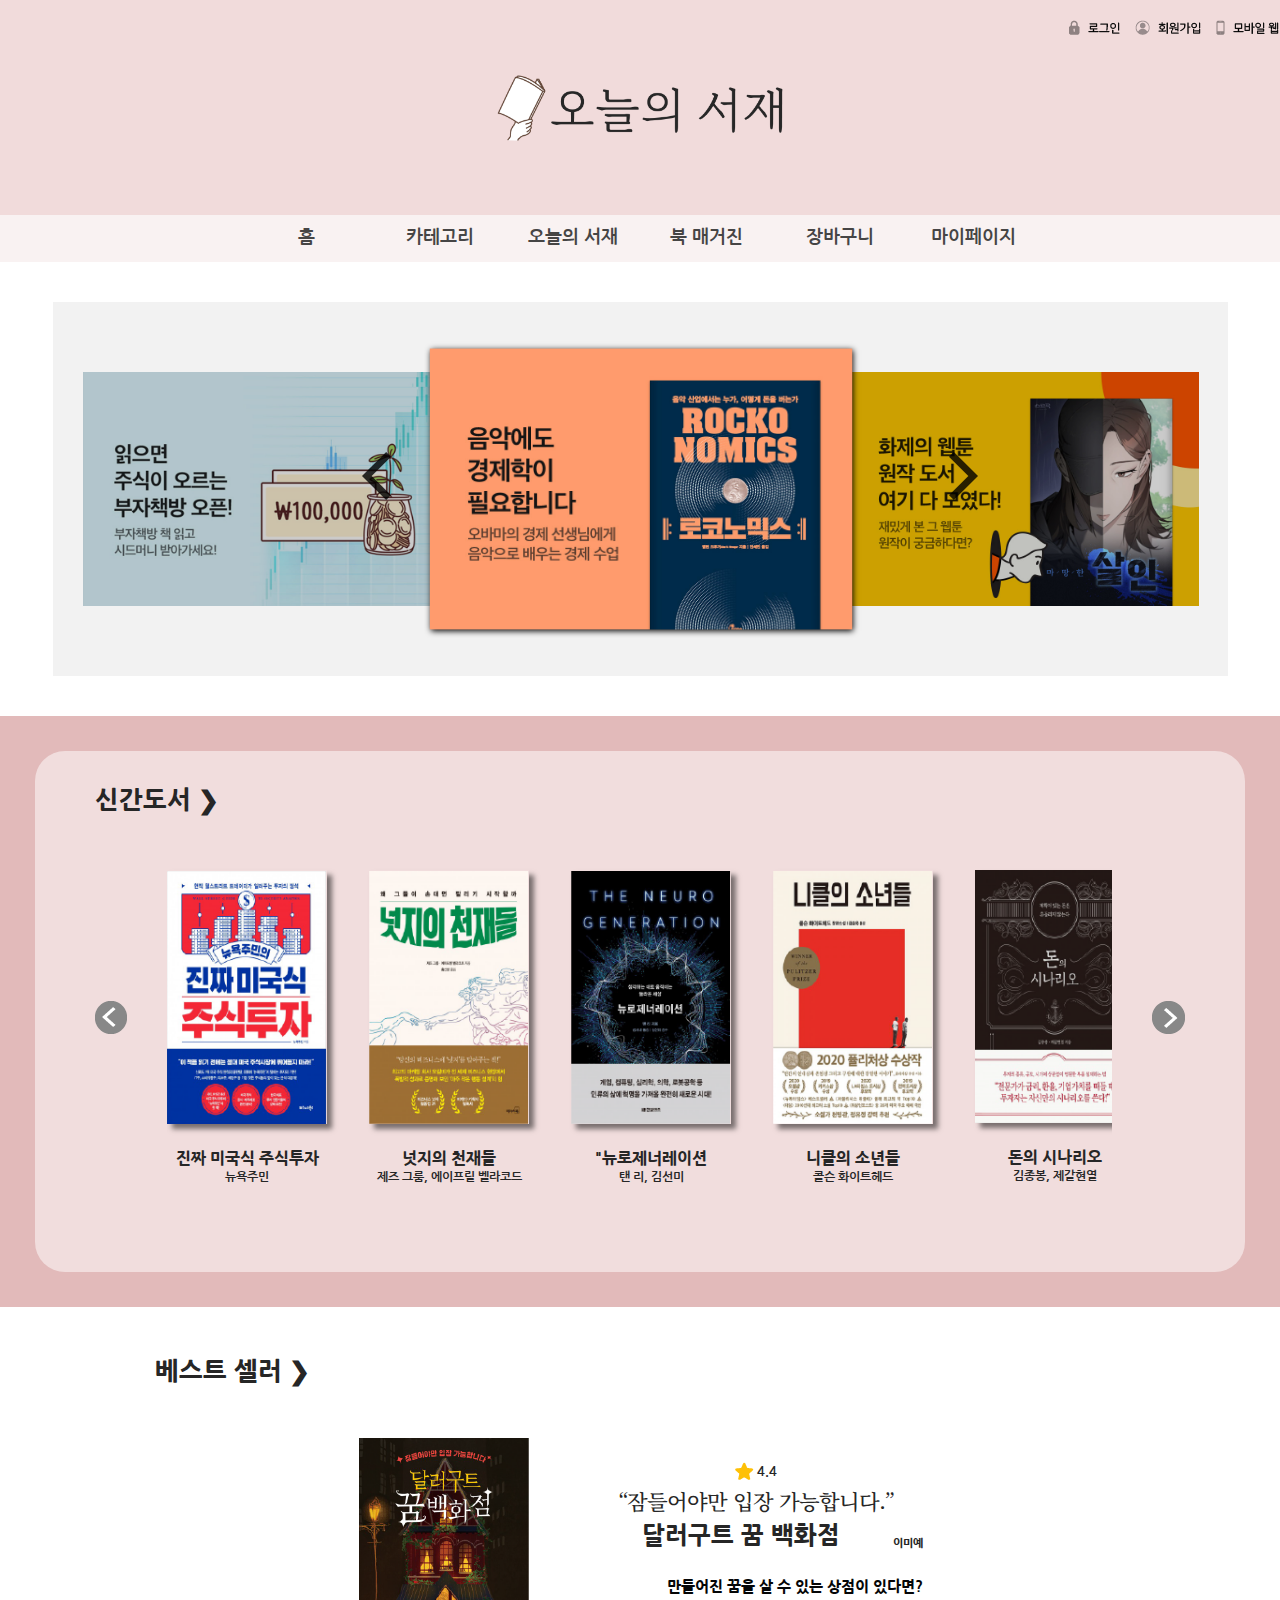
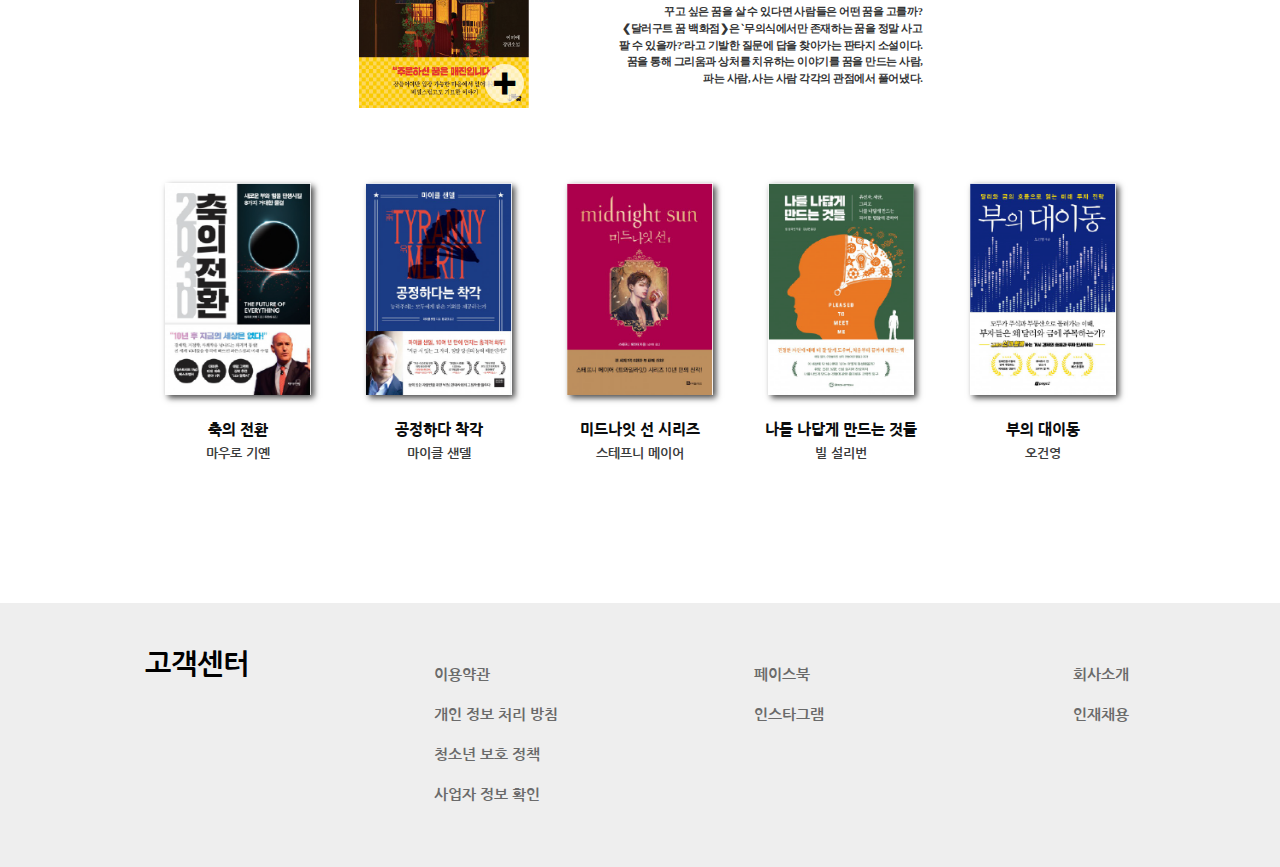
==== index.html @ 9700c72a "0427 1541" ====
<!DOCTYPE html>
<html lang="ko">
<head>
<meta charset="utf-8">
<meta name="viewport" content="width=device-width">
<title>오늘의 서재</title>
<script src="https://code.jquery.com/jquery-3.5.1.min.js"></script>

<script src="js/library.js"></script>
<link href="https://fonts.googleapis.com/css2?family=Nanum+Gothic:wght@400;700;800&display=swap" rel="stylesheet">
<link href="https://fonts.googleapis.com/css2?family=Noto+Serif+KR:wght@300;400;500&display=swap" rel="stylesheet">
<link rel="stylesheet" href="css/library.css">
</head>
<body>

	<header>
		<div>
			<nav>
				<a href="#"><img src="images/log_in.png" alt="로그인"></a>
				<a href="#"><img src="images/join.png" alt="회원가입"></a>
				<a href="#"><img src="images/mobile.png" alt="모바일 웹"></a>
			</nav>
			<h1><a href="index.html" id="logo"><img src="images/logo.png" alt="오늘의 서재 로고"></a></h1>
		</div>
	</header>
	<nav id="menu">
		<ul>
			<li>
				<a href="#">홈</a>
			</li>
			<li>
				<a href="#">카테고리</a>
				<nav>
					<a href="page2.html">일반소설</a>
					<a href="page2.html">인문/사회</a>
					<a href="page2.html">경영/경제</a>
					<a href="page2.html">자기계발</a>
					<a href="page2.html">에세이/시</a>
					<a href="page2.html">여행</a>
					<a href="page2.html">종교</a>
					<a href="page2.html">외국어</a>
				</nav>
			</li>
			<li>
				<a href="page4.html">오늘의 서재</a>
			</li>
			<li>
				<a href="#">북 매거진</a>
			</li>
			<li>
				<a href="#">장바구니</a>
			</li>
			<li>
				<a href="page5.html">마이페이지</a>
			</li>
		</ul>
	</nav>
	<section id="banner">
		<h2>배너 슬라이드</h2>
		<div id="slide">
			<a href="#"><img src="images/ad1.jpg" alt="새해맞이 이벤트 배너"></a>
			<a href="#"><img src="images/ad2.jpg" alt="무슨무슨 이벤트 배너"></a>
			<a href="#" class="act"><img src="images/ad3.jpg" alt="어떤어떤 이벤트 배너"></a>
			<a href="#"><img src="images/ad4.jpg" alt="어떤어떤 이벤트 배너"></a>
			<a href="#"><img src="images/ad5.jpg" alt="어떤어떤 이벤트 배너"></a>
		</div>
		<div id="arrows">
			<button type="button" id="bannerArrLeft"><img src="images/left.png" alt="왼쪽 방향 화살표"></button>
			<button type="button" id="bannerArrRight"><img src="images/right.png" alt="오른쪽 방향 화살표"></button>
		</div>
	</section>
	<div id="newBook">
		<section>
			<h2 class="title2">신간도서 &#x276F;</h2>
			<div>
				<button type="button" id="bookBtnLeft"><img src="images/roundleft.png" alt="왼쪽방향 화살표"></button>
				<div id="slideBookParent">
					<div id="slideBook">
						<div class="div1 divAll">
							<section class="slideSection">
								<a href="#"><img src="images/new01.png" alt="코로나 사이언스"></a>
								<h3>코로나 사이언스</h3>
								<p>기초 과학 연구원</p>
							</section>
							<section class="slideSection">
								<a href="#"><img src="images/new02.png" alt="어린이라는 세계"></a>
								<h3>어린이라는 세계</h3>
								<p>김소영</p>
							</section>
							<section class="slideSection">
								<a href="#"><img src="images/new03.png" alt="부의 속도"></a>
								<h3>부의 속도</h3>
								<p>돈파파</p>
							</section>
							<section class="slideSection">
								<a href="#"><img src="images/new04.png" alt="관종의 조건"></a>
								<h3>관종의 조건</h3>
								<p>임홍택</p>
							</section>
							<section class="slideSection">
								<a href="#"><img src="images/new05.png" alt="가짜 뉴스의 시대"></a>
								<h3>가짜 뉴스의 시대</h3>
								<p>제일리 오코너</p>
							</section>
						</div>
						<div class="div2 divAll">
							<section class="slideSection">
								<a href="#"><img src="images/new06.png" alt="진짜 미국식 주식투자"></a>
								<h3>진짜 미국식 주식투자</h3>
								<p>뉴욕주민</p>
							</section>
							<section class="slideSection">
								<a href="#"><img src="images/new07.png" alt="넛지의 천재들"></a>
								<h3>넛지의 천재들</h3>
								<p>제즈 그룸, 에이프릴 벨라코드</p>
							</section>
							<section class="slideSection">
								<a href="#"><img src="images/new08.png" alt="뉴로제너레이션"></a>
								<h3>"뉴로제너레이션</h3>
								<p>탠 리, 김선미</p>
							</section>
							<section class="slideSection">
								<a href="#"><img src="images/new09.png" alt="니클의 소년들"></a>
								<h3>니클의 소년들</h3>
								<p>콜슨 화이트헤드</p>
							</section>
							<section class="slideSection">
								<a href="#"><img src="images/new10.png" alt="돈의 시나리오"></a>
								<h3>돈의 시나리오</h3>
								<p>김종봉, 제갈현열</p>
							</section>
						</div>
						<div class="div3 divAll">
							<section class="slideSection">
								<a href="#"><img src="images/new11.png" alt="미국 주식 스타터백"></a>
								<h3>미국 주식 스타터백</h3>
								<p>정두현</p>
							</section>
							<section class="slideSection">
								<a href="#"><img src="images/new12.png" alt="빅히트 시그널"></a>
								<h3>빅히트 시그널</h3>
								<p>윤선미</p>
							</section>
							<section class="slideSection">
								<a href="#"><img src="images/new13.png" alt="아파트가 어때서"></a>
								<h3>아파트가 어때서</h3>
								<p>양동신</p>
							</section>
							<section class="slideSection">
								<a href="#"><img src="images/new14.png" alt="어른이 되어 그만둔 것"></a>
								<h3>어른이 되어 그만둔 것</h3>
								<p>이치다 노리코</p>
							</section>
							<section class="slideSection">
								<a href="#"><img src="images/new15.png" alt="지금 팔리는 것들의 비밀"></a>
								<h3>지금 팔리는 것들의 비밀</h3>
								<p>최명화, 김보라</p>
							</section>
						</div>
					</div>
				</div>
				<button type="button" id="bookBtnRight"><img src="images/roundright.png" alt="오른쪽방향 화살표"></button>
			</div>
		</section>
	</div>
	<section id="bestSeller">
		<div id="popImg">
			<div>
				<img src="images/best00.jpg" alt="달러구트 꿈 백화점">
				<button type="button">닫기</button>
			</div>
		</div>
		<h2 class="title2">베스트 셀러 &#x276F;</h2>
		<section>
			<div id="imgArea">
				<img src="images/best_main.png" alt="달러구트 꿈 백화점">
				<button type="button" id="iconPlus">&#10010;</button>
			</div>
			<div id="txtArea">
				<p><img src="images/star.png" alt="별점">4.4</p>
				<q>잠들어야만 입장 가능합니다.</q>
				<h3>달러구트 꿈 백화점<span>이미예</span></h3>
				<h4>만들어진 꿈을 살 수 있는 상점이 있다면?</h4>
				<p>
					꾸고 싶은 꿈을 살 수 있다면 사람들은 어떤 꿈을 고를까?<br>
					&#10094;달러구트 꿈 백화점&#x276F;은 &#8245;무의식에서만 존재하는 꿈을 정말 사고<br>
					팔 수 있을까?&#8242;라고 기발한 질문에 답을 찾아가는 판타지 소설이다.<br>
					꿈을 통해 그리움과 상처를 치유하는 이야기를 꿈을 만드는 사람,<br>
					파는 사람, 사는 사람 각각의 관점에서 풀어냈다.
				</p>
			</div>
		</section>
		<div id="bestImgs">
			<section>
				<a href="#"><img src="images/best01.png" alt="축의 전환"></a>
				<h5>축의 전환</h5>
				<p>마우로 기옌</p>
			</section>
			<section>
				<a href="#"><img src="images/best02.png" alt="공정하다 착각"></a>
				<h5>공정하다 착각</h5>
				<p>마이클 샌델</p>
			</section>
			<section>
				<a href="#"><img src="images/best03.png" alt="미드나잇 선 시리즈"></a>
				<h5>미드나잇 선 시리즈</h5>
				<p>스테프니 메이어</p>
			</section>
			<section>
				<a href="#"><img src="images/best04.png" alt="나를 나답게 만드는 것들"></a>
				<h5>나를 나답게 만드는 것들</h5>
				<p>빌 설리번</p>
			</section>
			<section>
				<a href="#"><img src="images/best05.png" alt="부의 대이동"></a>
				<h5>부의 대이동</h5>
				<p>오건영</p>
			</section>
		</div>
	</section>
	<footer>
		<div>
			<h2>고객센터</h2>
			<div>
				<a href="#">이용약관</a>
				<a href="#">개인 정보 처리 방침</a>
				<a href="#">청소년 보호 정책</a>
				<a href="#">사업자 정보 확인</a>
				<a href="#">페이스북</a>
				<a href="#">인스타그램</a><br><br>
				<a href="#">회사소개</a>
				<a href="#">인재채용</a><br><br>
			</div>
		</div>
	</footer>

</body>
</html>
---- css/library.css ----
@charset "utf-8";

/*공통*/
* {margin:0; padding:0; box-sizing:border-box;}
html,body	{font:700 10pt/144% "Nanum Gothic",sans-serif; color:#262626;}
img 		{max-width:100%;}

/*상단*/
header				{background:#f1dbdb; padding:20px 0 68px 0;}
header>div		{max-width:1390px; margin:auto; text-align:center;}
header nav		{text-align:right; margin-bottom:30px;}
header nav a	{margin-left:10px;}
#logo					{transform: translateX(0) translateY(0);}

/*상단 로고*/
header h1 a 	 {display: block; position:relative; width: 296px; margin:auto;}
header h1 a img {width: 100%;}

/*내비게이션*/
header+nav       {background: #f9f2f2;}
header+nav ul    {max-width: 800px; margin: auto; list-style: none; display:flex;}
header+nav ul li {flex:1; position:relative;}

/*메인메뉴*/
header+nav li>a {font-size:1.35rem; color:#464545; text-decoration:none; padding:13px 0 15px 0; display:block; text-align:center;}

/*메인메뉴 활성화*/
#menu li>a.act,
#menu li>a:hover {background:#f1dbdb; color:black; font-size:1.5rem; }

/*서브메뉴*/
#menu li>nav 	{position:absolute; width:500%; left:-50%; display:none; z-index:1;}
#menu li>nav a	{color:#7f8080; text-decoration:none; padding:7px; display:inline-block;}
#menu li>nav a:not(:last-child)::after 	{content:"\007C"; color:#e6e6e5; padding-left:18px;}
#menu li>nav a:hover {color:black; font-weight:800;}

/*****상단 배너 슬라이드*****/
#banner 	 {background:#f2f2f2; max-width:1175px; overflow:hidden; margin:40px auto; display:flex; padding:70px 30px; position:relative;}
#banner h2   {display:none;}
#slide 		 {display:flex; position:relative;}
#slide a  	 {margin-right:30px; filter:brightness(80%); transition:0.3s;}
#slide a.act {transform:scale(1.2); box-shadow:1px 1px 5px black; filter:brightness(100%); z-index:1;}
#slide img   {width:100%; display:block;}

/*양쪽화살표*/
#arrows 	   {position:absolute; top:0; width:100%; top:40%; display:flex; justify-content:space-around; z-index:1;}
#arrows button {opacity: 80%; border:none; background: transparent;}


/*****신간도서*****/
#newBook 	        {background:#e2baba; padding:35px;}
#newBook>section 	{max-width:1222px; margin:auto; background:rgba(255,255,255, 0.5); border-radius:30px; padding:40px 60px;}
h2.title2	{font-size:1.9rem; font-weight:800; margin-bottom:55px;}
#newBook h2+div 	{display:flex;}
#slideBookParent	{flex:1; height:auto; position:relative; overflow-x:hidden; overflow-y:visible;}

#newBook button {background:transparent; border:none; position:relative; z-index:1; transform:translateY(-30px);}
#bookBtnLeft 	{margin-right:40px;}
#bookBtnRight 	{margin-left:40px;}

#slideBook 		{display:flex; position:absolute; width:3000px; padding:5px 0;}
.divAll      	{display:flex; flex-wrap:wrap; justify-content:space-between; padding-right:10px;}

.slideSection    	{width:160px; text-align:center;}
#slideBook a 		{display:block;}
#slideBook a>img 	{box-shadow:5px 5px 5px rgba(0,0,0, 0.5); display:block; min-height:200px; max-width:160px;}
#slideBook h3 	    {margin-top:25px; font-weight:800;}
#slideBook p 	    {font-size:0.9rem;}


/***** 베스트 셀러 *****/
#bestSeller 		{max-width:970px; margin:auto; position:relative; margin-bottom:100px;}

/* 팝업 큰이미지 */

#popImg {position:fixed; top:0; left: 0; width:100%; background:rgba(0,0,0, 0.9); z-index:2; height: 100vh; overflow:auto; cursor: pointer; display: none;}
#popImg> div	{margin: auto; margin-bottom: 50px; width: 1000px; }
#popImg> div> img {width: 460px; display: block; margin:0 auto; padding: 50px 0 20px 0;}
#popImg> div> button 	{display: block; margin: auto; padding: 8px 12px; border-radius: 25px; border: none; font-size:1.2rem; font-weight:700; background-color: 0,0,0,rgba(0,0,0,0.7); margin-top: 20px;}


#bestSeller h2.title2	{margin-top:55px;}
#bestSeller>section 	{max-width:565px; margin:auto; display:flex; align-items:center; margin-bottom:70px;}

#imgArea {position:relative;}
#imgArea>a 		{display:block; max-width:202px; box-shadow:3px 3px 6px rgba(0,0,0,0.7);  }
#imgArea>a>img 	{display:block; width:100%;}

button#iconPlus 		{position:absolute; width:39px; height:39px; border-radius:50%; background:rgba(255,255,255,0.7); border:none; color:black;   bottom: 10px; right:5px; padding-bottom: 4px; font:19pt "맑은 고딕"; text-align:center; cursor: pointer;}

#txtArea 	{flex:1; margin-left:60px;}
#txtArea>p:first-child 	{display:flex; justify-content:center; align-items:center; margin-bottom:4px;}
#txtArea>p:first-child>img 	{margin-right:3px;}
#txtArea q 		{text-align:center; font:500 1.6rem 'Noto Serif KR', serif; letter-spacing:-1px; display:block; margin-bottom:7px;}
#txtArea h3 	{font:800 1.8rem "Nanum Gothic"; text-align:center; margin-bottom:30px;}
#txtArea h3>span{font-size:0.8rem; float:right; padding-top:15px;}
#txtArea h4     {font-size:1.1rem; font-weight:800; text-align:right; color:#050607; margin-bottom:8px;}
#txtArea>p:last-child {font:bold 0.79rem/158% "맑은 고딕"; letter-spacing:-0.3pt; color:#343536; text-align:right;}

#bestSeller>div:last-child 	{display:flex; justify-content:space-between;}
#bestSeller>div:last-child>section {flex-basis:165px; text-align:center; }
#bestSeller>div:last-child img 	{max-width:146px; width:100%; height:212px; box-shadow:3px 3px 6px rgba(0,0,0,0.7); margin-bottom:20px;}
#bestSeller>div:last-child h5 	{color:#0c0d0e; font-size:1.15rem; font-weight:800; margin-bottom:5px;}
#bestSeller>div:last-child p 	{color:#3b3c3c; margin-bottom:40px;}

#bestImgs	a				{transition: 0.5s; display: block;}

/***** 하단 *****/
footer 		{ background:#eee; padding:52px 0; overflow:hidden;}
footer>div 	{max-width:990px; margin:auto; display:flex;}
footer h2 	{margin-right:100px; font-size:2.1rem; color:black;}
footer>div>div 	{flex:1; column-count:3; column-gap:22%; line-height:300%; transform:translateX(85px); }
footer a 	{color:#6a6a6a; text-decoration:none; display:block; font-size:1.15rem;}
footer a:hover 	{color:black; text-decoration:underline;}



/**************************/
/* 아이패드보다 작은 크기 */
@media(max-width:767px){
	#newBook h2 		{margin-bottom:20px;}
	#newBook>section	{padding:20px 10px; height:490px;}
	#newBook h2+div	    {height:350px; }
	#slideBookParent	{overflow:hidden;}
	#slideBook 			{width:1500%; height:auto;}
	.divAll 		    {padding:0;}

	.slideSection	    {/*padding-bottom:20px;*/}
	#slideBook img 		{min-height:190px; width:100%; max-width:200px; margin:auto;}
	#slideBook p 		{padding-bottom:0px;}

	#bookBtnLeft        {margin-right:20px;}
	#bookBtnRight       {margin-left:20px;}

	#popImg 	{ padding:20px; top:0; left:0; margin:2%; width:96%;}

	#imgArea 	{width:60%; margin:auto; }
	#imgArea>a 	{margin:auto;max-width:initial;}
	button#iconPlus 		{width:80px; height:80px; font-size:28pt ;}

	#txtArea		{margin:auto;transform:scale(0.98) translateY(20px);}
	#txtArea h4,
	#txtArea>p:last-child 	{text-align:center;}

	#bestSeller>section 	{display:block;}
	#bestSeller>div:last-child  {display:block;}
	#bestSeller>div:last-child> section	{width: 100%; }
	#bestSeller>div:last-child img 	{max-width:300px; height: 500px;}

	footer 		{padding-left:20px;}
	footer h2 	{margin-bottom:30px; margin-right:0;}
	footer>div 	{display:block;}
	footer>div>div {transform:none; column-count:2; }
	footer br 	   {display:none;}

}


/* 아이폰5 이하 크기 */
@media(max-width:340px){
	#newBook>section	{padding:20px 10px; height:350px;}
	#newBook h2+div	    {height:280px; }
	footer a 	{font-size:1rem;}
	footer h2 	{margin-right:0; }
	footer>div>div 	{width: 280px; column-gap:0%; transform:translateX(40px);}
}
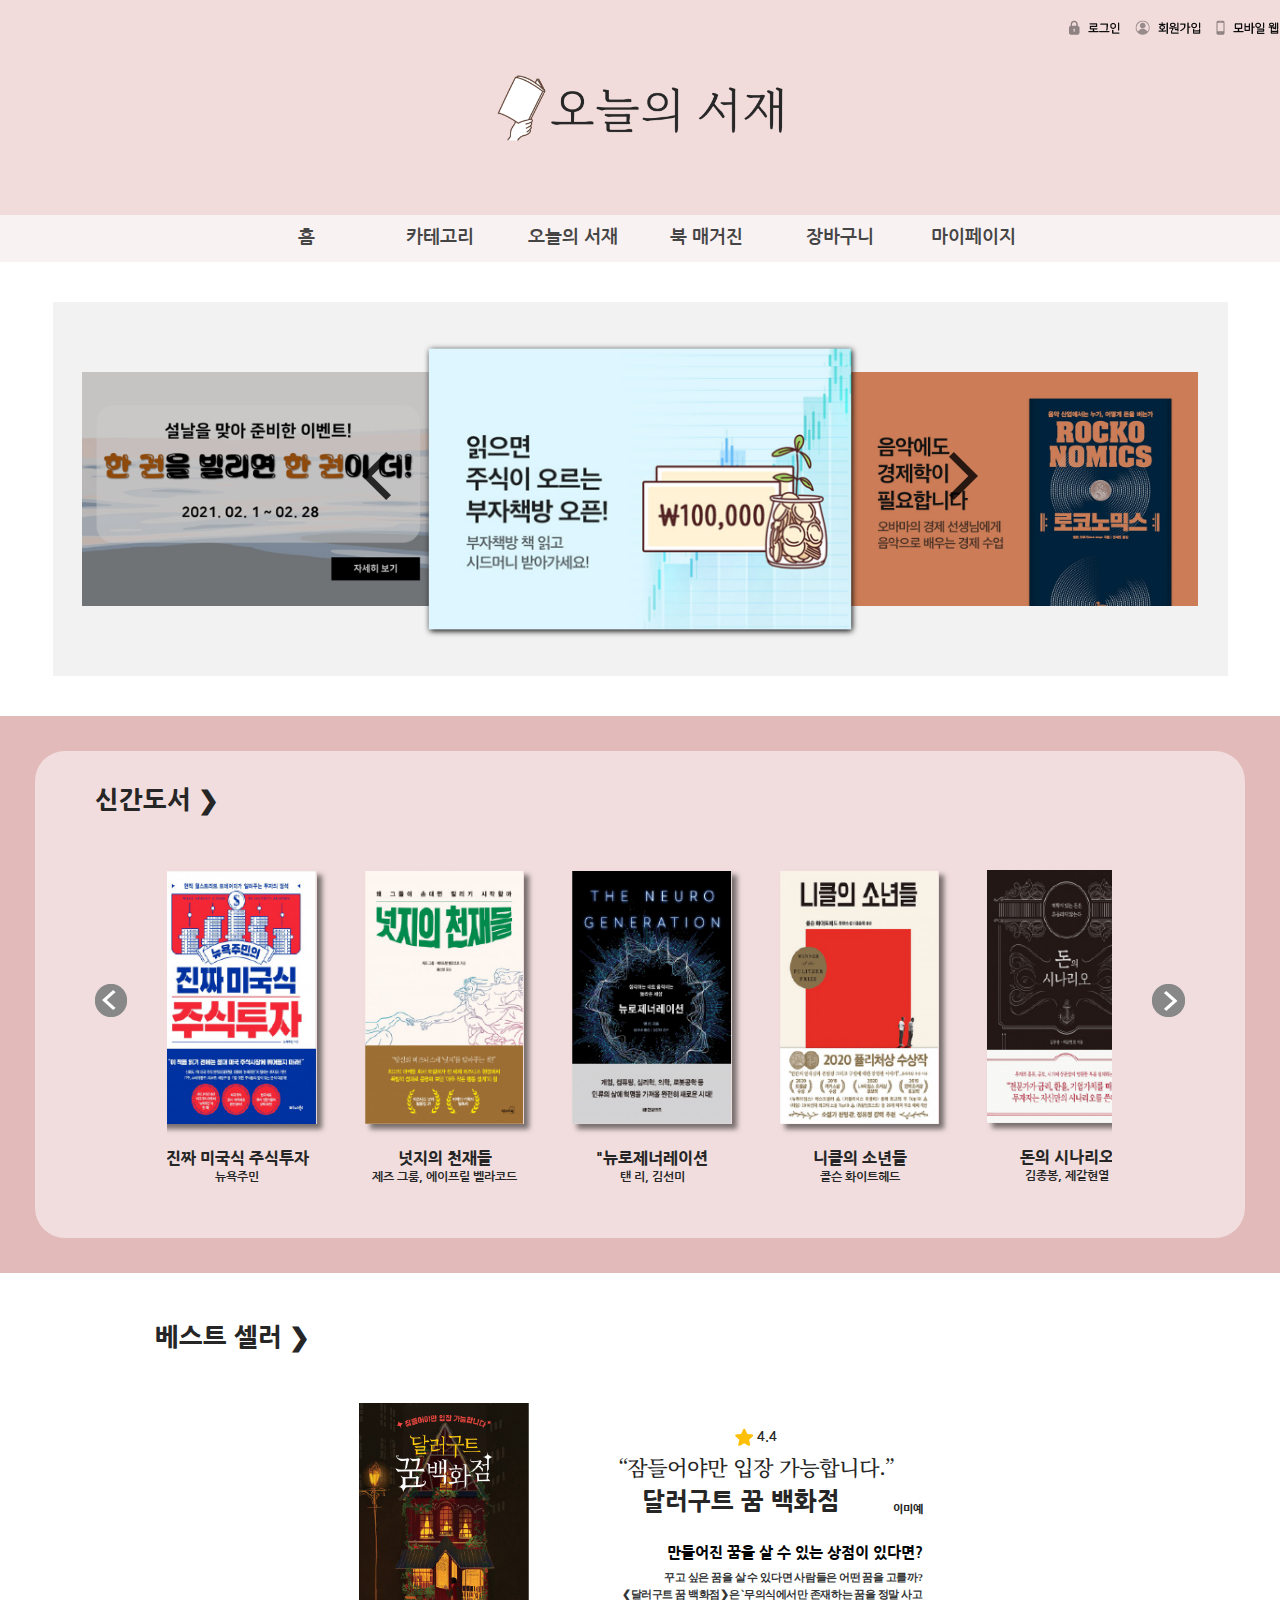
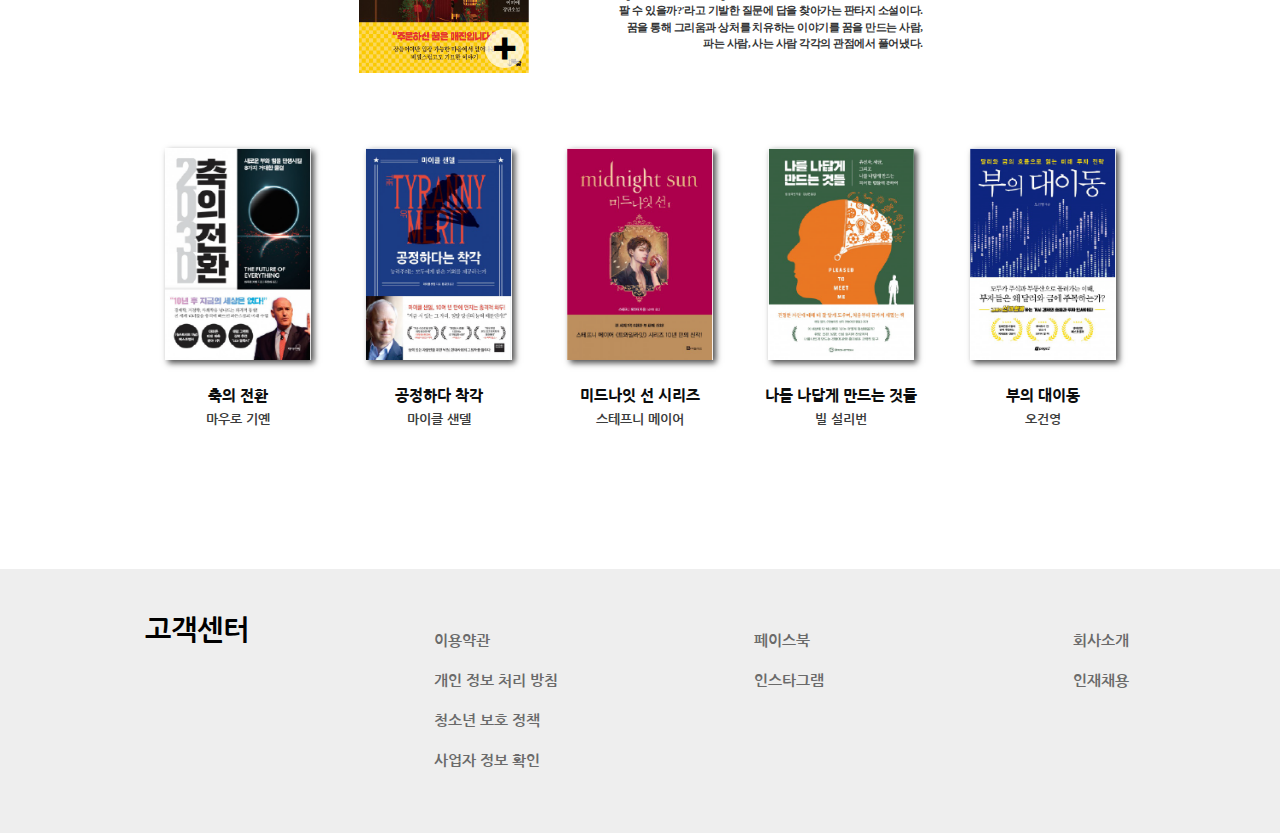
==== commit 6355d70c: "04271545" ====
--- a/index.html
+++ b/index.html
@@ -78,81 +78,81 @@
 					<div id="slideBook">
 						<div class="div1 divAll">
 							<section class="slideSection">
-								<a href="#"><img src="images/new01.png" alt="코로나 사이언스"></a>
+								<a href="page2.html"><img src="images/new01.png" alt="코로나 사이언스"></a>
 								<h3>코로나 사이언스</h3>
 								<p>기초 과학 연구원</p>
 							</section>
 							<section class="slideSection">
-								<a href="#"><img src="images/new02.png" alt="어린이라는 세계"></a>
+								<a href="page2.html"><img src="images/new02.png" alt="어린이라는 세계"></a>
 								<h3>어린이라는 세계</h3>
 								<p>김소영</p>
 							</section>
 							<section class="slideSection">
-								<a href="#"><img src="images/new03.png" alt="부의 속도"></a>
+								<a href="page2.html"><img src="images/new03.png" alt="부의 속도"></a>
 								<h3>부의 속도</h3>
 								<p>돈파파</p>
 							</section>
 							<section class="slideSection">
-								<a href="#"><img src="images/new04.png" alt="관종의 조건"></a>
+								<a href="page2.html"><img src="images/new04.png" alt="관종의 조건"></a>
 								<h3>관종의 조건</h3>
 								<p>임홍택</p>
 							</section>
 							<section class="slideSection">
-								<a href="#"><img src="images/new05.png" alt="가짜 뉴스의 시대"></a>
+								<a href="page2.html"><img src="images/new05.png" alt="가짜 뉴스의 시대"></a>
 								<h3>가짜 뉴스의 시대</h3>
 								<p>제일리 오코너</p>
 							</section>
 						</div>
 						<div class="div2 divAll">
 							<section class="slideSection">
-								<a href="#"><img src="images/new06.png" alt="진짜 미국식 주식투자"></a>
+								<a href="page2.html"><img src="images/new06.png" alt="진짜 미국식 주식투자"></a>
 								<h3>진짜 미국식 주식투자</h3>
 								<p>뉴욕주민</p>
 							</section>
 							<section class="slideSection">
-								<a href="#"><img src="images/new07.png" alt="넛지의 천재들"></a>
+								<a href="page2.html"><img src="images/new07.png" alt="넛지의 천재들"></a>
 								<h3>넛지의 천재들</h3>
 								<p>제즈 그룸, 에이프릴 벨라코드</p>
 							</section>
 							<section class="slideSection">
-								<a href="#"><img src="images/new08.png" alt="뉴로제너레이션"></a>
+								<a href="page2.html"><img src="images/new08.png" alt="뉴로제너레이션"></a>
 								<h3>"뉴로제너레이션</h3>
 								<p>탠 리, 김선미</p>
 							</section>
 							<section class="slideSection">
-								<a href="#"><img src="images/new09.png" alt="니클의 소년들"></a>
+								<a href="page2.html"><img src="images/new09.png" alt="니클의 소년들"></a>
 								<h3>니클의 소년들</h3>
 								<p>콜슨 화이트헤드</p>
 							</section>
 							<section class="slideSection">
-								<a href="#"><img src="images/new10.png" alt="돈의 시나리오"></a>
+								<a href="page2.html"><img src="images/new10.png" alt="돈의 시나리오"></a>
 								<h3>돈의 시나리오</h3>
 								<p>김종봉, 제갈현열</p>
 							</section>
 						</div>
 						<div class="div3 divAll">
 							<section class="slideSection">
-								<a href="#"><img src="images/new11.png" alt="미국 주식 스타터백"></a>
+								<a href="page2.html"><img src="images/new11.png" alt="미국 주식 스타터백"></a>
 								<h3>미국 주식 스타터백</h3>
 								<p>정두현</p>
 							</section>
 							<section class="slideSection">
-								<a href="#"><img src="images/new12.png" alt="빅히트 시그널"></a>
+								<a href="page2.html"><img src="images/new12.png" alt="빅히트 시그널"></a>
 								<h3>빅히트 시그널</h3>
 								<p>윤선미</p>
 							</section>
 							<section class="slideSection">
-								<a href="#"><img src="images/new13.png" alt="아파트가 어때서"></a>
+								<a href="page2.html"><img src="images/new13.png" alt="아파트가 어때서"></a>
 								<h3>아파트가 어때서</h3>
 								<p>양동신</p>
 							</section>
 							<section class="slideSection">
-								<a href="#"><img src="images/new14.png" alt="어른이 되어 그만둔 것"></a>
+								<a href="page2.html"><img src="images/new14.png" alt="어른이 되어 그만둔 것"></a>
 								<h3>어른이 되어 그만둔 것</h3>
 								<p>이치다 노리코</p>
 							</section>
 							<section class="slideSection">
-								<a href="#"><img src="images/new15.png" alt="지금 팔리는 것들의 비밀"></a>
+								<a href="page2.html"><img src="images/new15.png" alt="지금 팔리는 것들의 비밀"></a>
 								<h3>지금 팔리는 것들의 비밀</h3>
 								<p>최명화, 김보라</p>
 							</section>
@@ -192,27 +192,27 @@
 		</section>
 		<div id="bestImgs">
 			<section>
-				<a href="#"><img src="images/best01.png" alt="축의 전환"></a>
+				<a href="page2.html"><img src="images/best01.png" alt="축의 전환"></a>
 				<h5>축의 전환</h5>
 				<p>마우로 기옌</p>
 			</section>
 			<section>
-				<a href="#"><img src="images/best02.png" alt="공정하다 착각"></a>
+				<a href="page2.html"><img src="images/best02.png" alt="공정하다 착각"></a>
 				<h5>공정하다 착각</h5>
 				<p>마이클 샌델</p>
 			</section>
 			<section>
-				<a href="#"><img src="images/best03.png" alt="미드나잇 선 시리즈"></a>
+				<a href="page2.html"><img src="images/best03.png" alt="미드나잇 선 시리즈"></a>
 				<h5>미드나잇 선 시리즈</h5>
 				<p>스테프니 메이어</p>
 			</section>
 			<section>
-				<a href="#"><img src="images/best04.png" alt="나를 나답게 만드는 것들"></a>
+				<a href="page2.html"><img src="images/best04.png" alt="나를 나답게 만드는 것들"></a>
 				<h5>나를 나답게 만드는 것들</h5>
 				<p>빌 설리번</p>
 			</section>
 			<section>
-				<a href="#"><img src="images/best05.png" alt="부의 대이동"></a>
+				<a href="page2.html"><img src="images/best05.png" alt="부의 대이동"></a>
 				<h5>부의 대이동</h5>
 				<p>오건영</p>
 			</section>
--- a/css/library.css
+++ b/css/library.css
@@ -49,7 +49,7 @@
 
 /*****신간도서*****/
 #newBook 	        {background:#e2baba; padding:35px;}
-#newBook>section 	{max-width:1222px; margin:auto; background:rgba(255,255,255, 0.5); border-radius:30px; padding:40px 60px;}
+#newBook>section 	{max-width:1400px; margin:auto; background:rgba(255,255,255, 0.5); border-radius:30px; padding:40px 60px;}
 h2.title2	{font-size:1.9rem; font-weight:800; margin-bottom:55px;}
 #newBook h2+div 	{display:flex;}
 #slideBookParent	{flex:1; height:auto; position:relative; overflow-x:hidden; overflow-y:visible;}
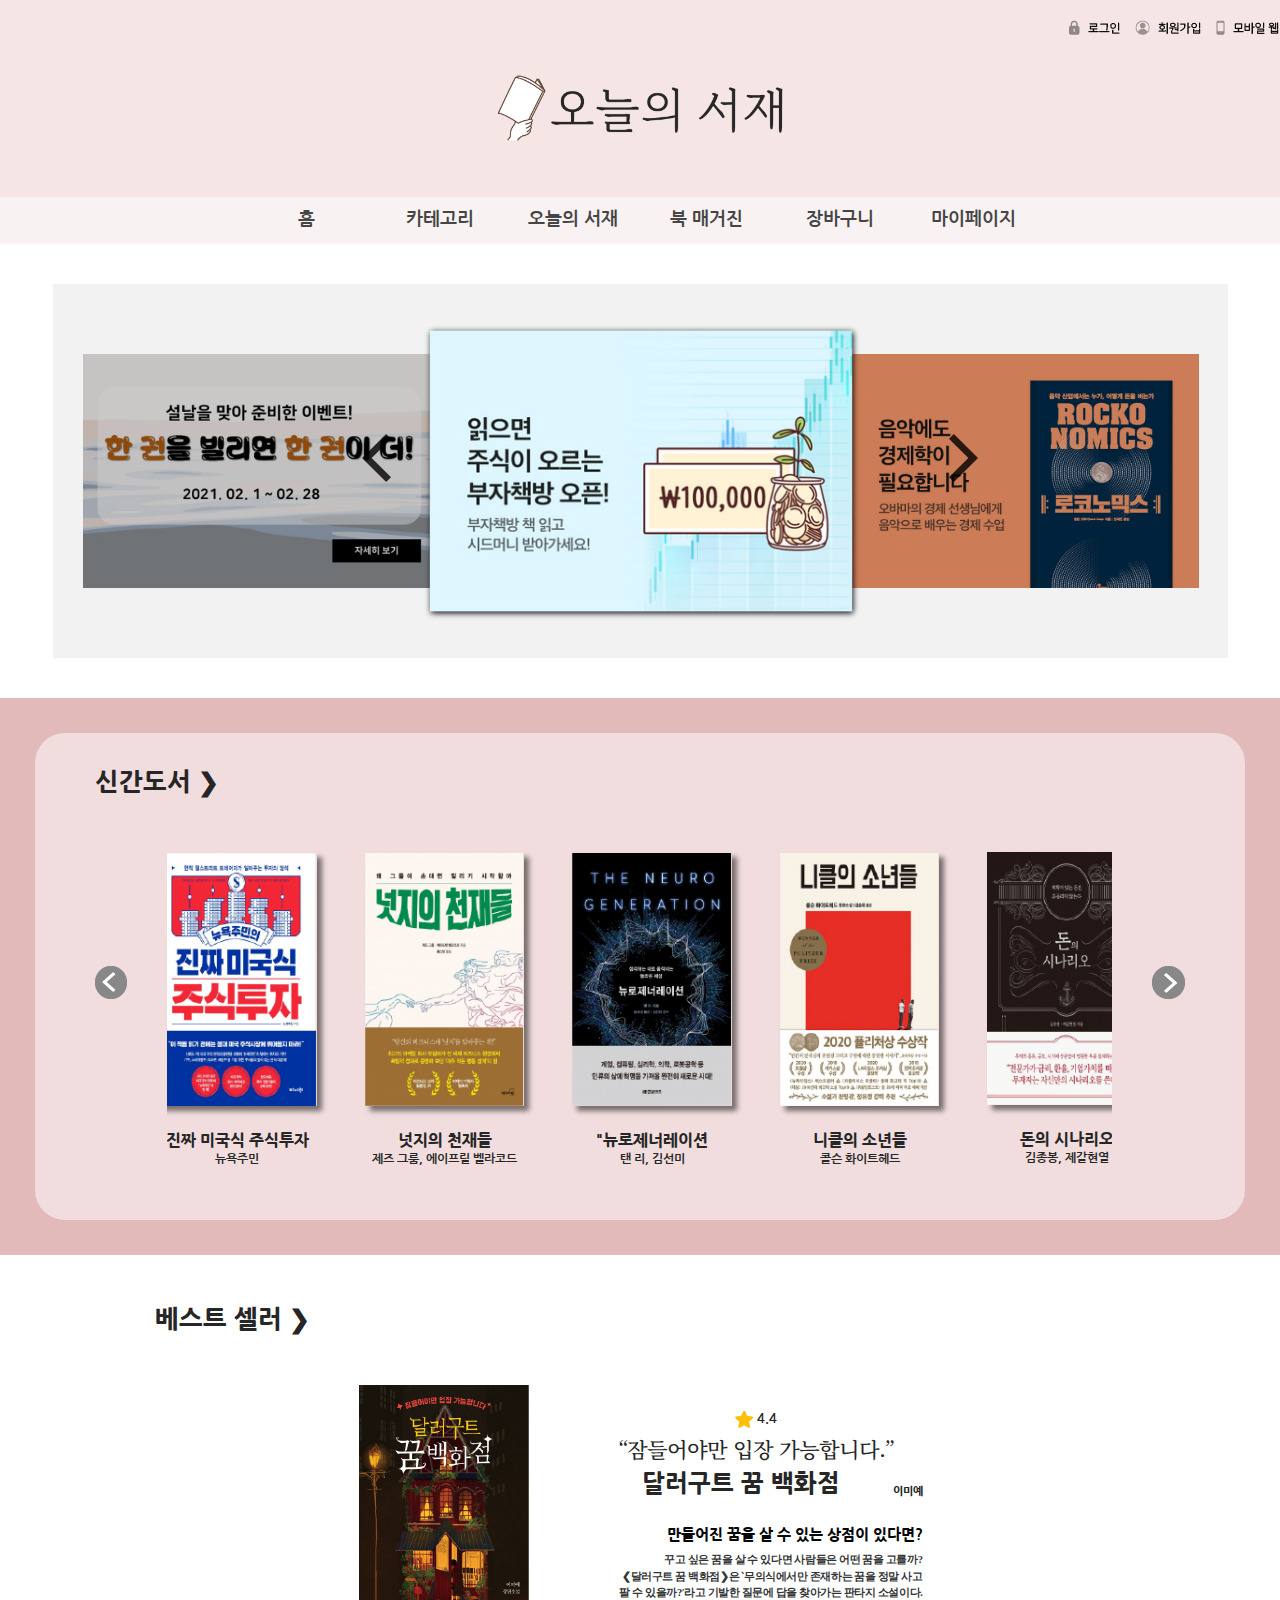
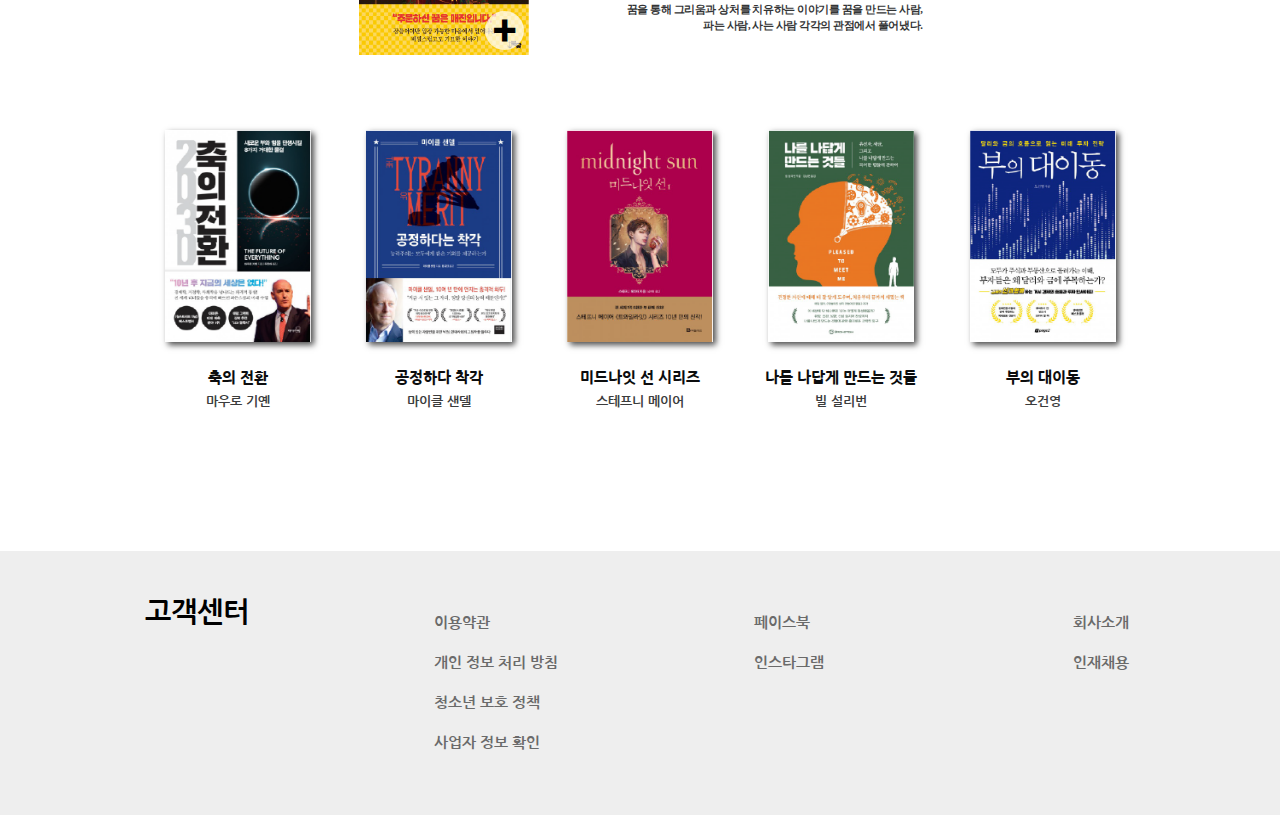
==== commit caae46bc: "04271612" ====
--- a/index.html
+++ b/index.html
@@ -42,7 +42,7 @@
 				</nav>
 			</li>
 			<li>
-				<a href="page4.html">오늘의 서재</a>
+				<a href="page4_1.html">오늘의 서재</a>
 			</li>
 			<li>
 				<a href="#">북 매거진</a>
--- a/css/library.css
+++ b/css/library.css
@@ -6,7 +6,7 @@
 img 		{max-width:100%;}
 
 /*상단*/
-header				{background:#f1dbdb; padding:20px 0 68px 0;}
+header				{background:#f5e5e5; padding:20px 0 50px 0;}
 header>div		{max-width:1390px; margin:auto; text-align:center;}
 header nav		{text-align:right; margin-bottom:30px;}
 header nav a	{margin-left:10px;}
@@ -49,10 +49,10 @@
 
 /*****신간도서*****/
 #newBook 	        {background:#e2baba; padding:35px;}
-#newBook>section 	{max-width:1400px; margin:auto; background:rgba(255,255,255, 0.5); border-radius:30px; padding:40px 60px;}
+#newBook>section 	{max-width:1222px; margin:auto; background:rgba(255,255,255, 0.5); border-radius:30px; padding:40px 60px;}
 h2.title2	{font-size:1.9rem; font-weight:800; margin-bottom:55px;}
 #newBook h2+div 	{display:flex;}
-#slideBookParent	{flex:1; height:auto; position:relative; overflow-x:hidden; overflow-y:visible;}
+#slideBookParent	{flex:1.2; height:auto; position:relative; overflow-x:hidden; overflow-y:visible;}
 
 #newBook button {background:transparent; border:none; position:relative; z-index:1; transform:translateY(-30px);}
 #bookBtnLeft 	{margin-right:40px;}
